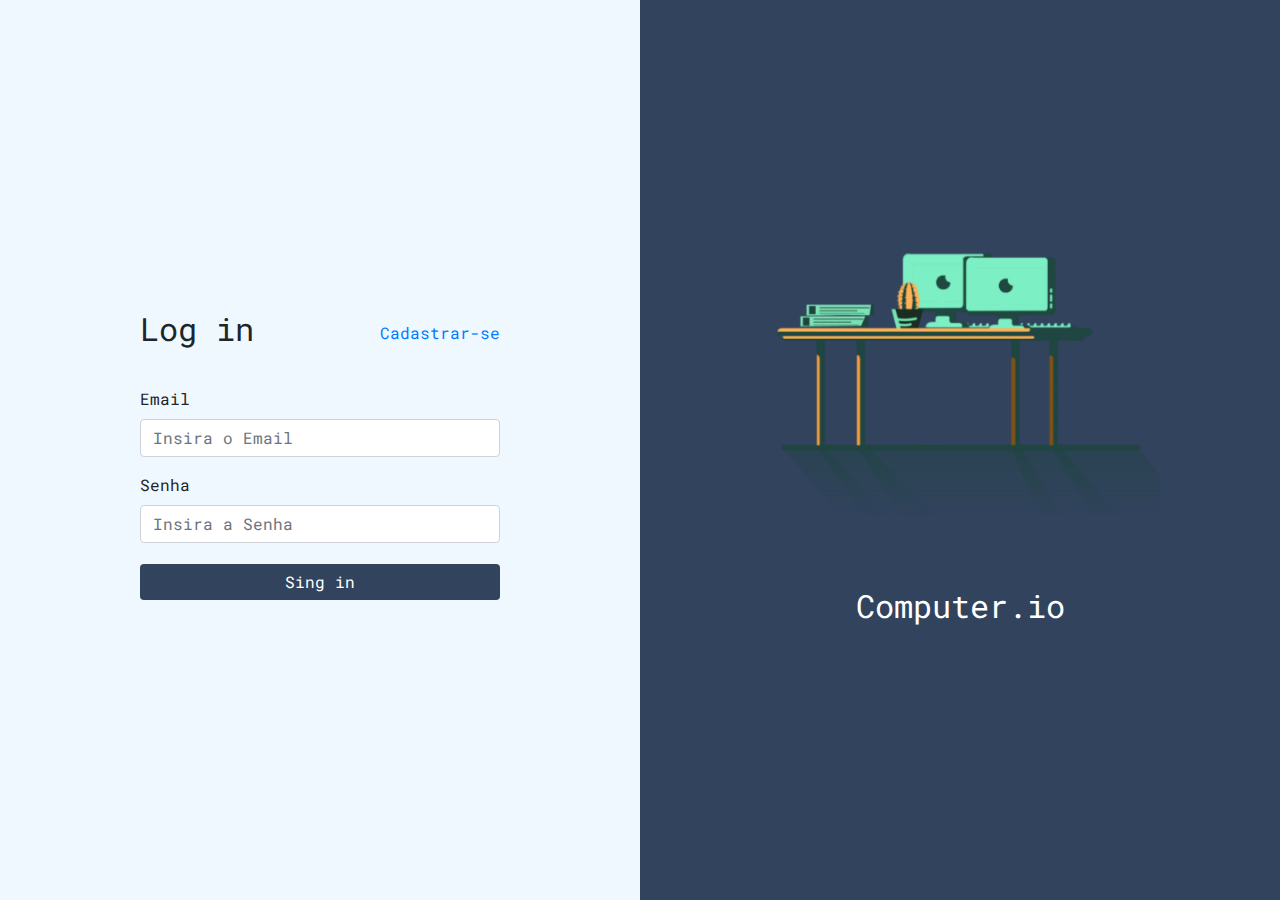
==== Tela de Login/index.html @ a03c8fec "Tela de Login" ====
<!DOCTYPE html>
<html lang="pt-br">

<head>
    <meta charset="UTF-8">
    <meta name="viewport" content="width=device-width, initial-scale=1.0">
    <meta http-equiv="X-UA-Compatible" content="ie-edge">
    <link rel="stylesheet" href="css/style.css">
    <link rel="stylesheet" href="plugins/bootstrap/css/bootstrap.min.css">
    <link rel="stylesheet" href="plugins/fontawesome/css/all.min.css">
    <title>Login</title>
</head>

<body>
    <div class="login">
     <div class="login-form">
        <div class="login-form-first">
            <div class="login-title">
                <h2>Log in</h2>
                <a href="#">Cadastrar-se</a>
            </div>
            <form>
                <div class="form-group">
                  <label for="email">Email</label>
                  <input type="email" class="form-control" id="email" aria-describedby="emailHelp" placeholder="Insira o Email">
                </div>
                <div class="form-group">
                  <label for="senha">Senha</label>
                  <input type="password" class="form-control" id="senha" placeholder="Insira a Senha">
                </div>
                <button type="submit" class="btn btn-primary">Sing in</button>
              </form>
        </div>
     </div>
      <div class="banner-login">
        <img src="img/computer.png" alt="">
        <h2>Computer.io</h2>
      </div>
    </div>
    <script src="plugins/bootstrap/js/bootstrap.min.js"></script>
    <script src="plugins/fontawesome/js/all.min.js"></script>
</body>
</html>
---- Tela de Login/css/style.css ----
@import 'fontes.css';
@import 'reset.css';
@import 'login.css';
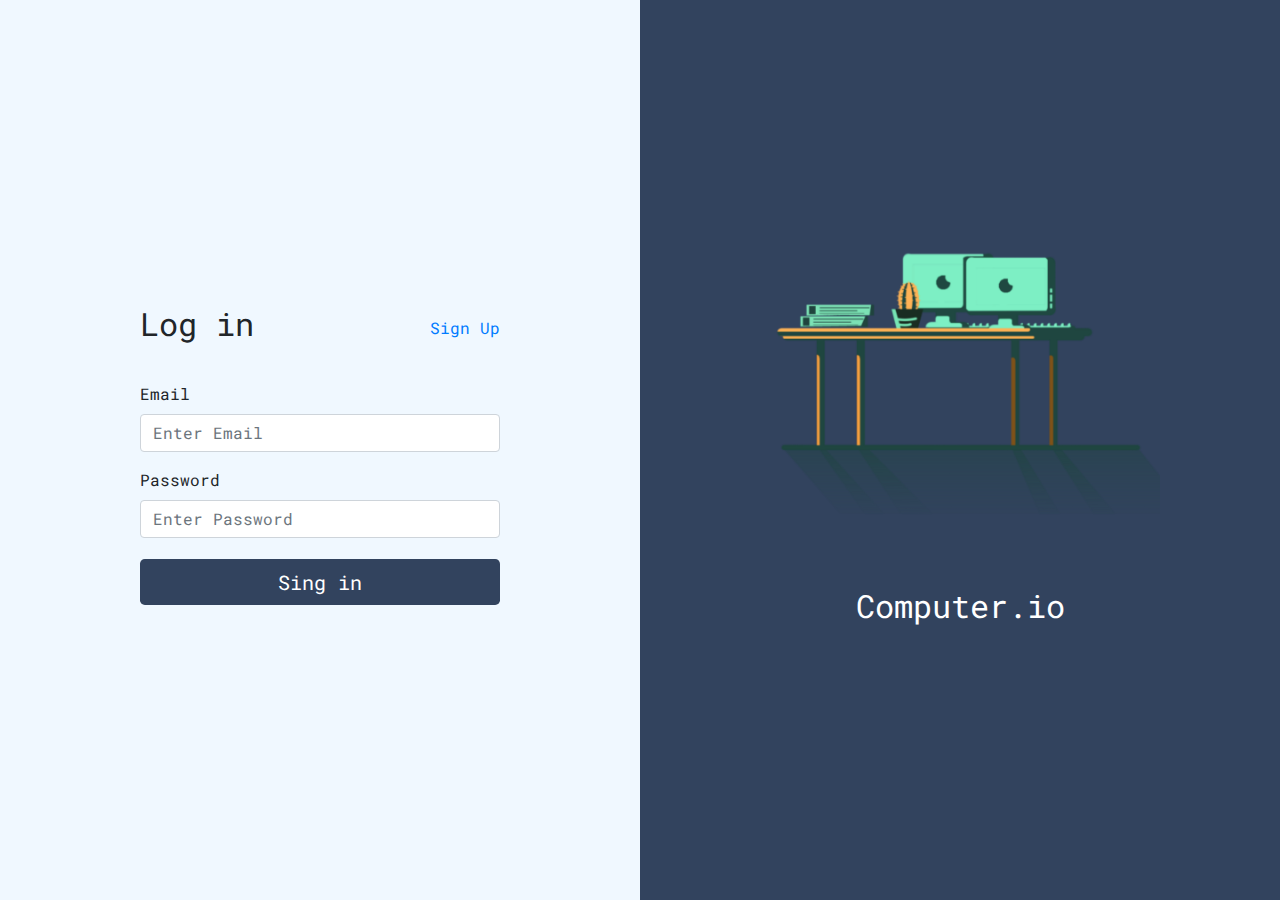
==== commit f444946b: "Trasitions" ====
--- a/Tela de Login/index.html
+++ b/Tela de Login/index.html
@@ -8,6 +8,7 @@
     <link rel="stylesheet" href="css/style.css">
     <link rel="stylesheet" href="plugins/bootstrap/css/bootstrap.min.css">
     <link rel="stylesheet" href="plugins/fontawesome/css/all.min.css">
+
     <title>Login</title>
 </head>
 
@@ -17,18 +18,18 @@
         <div class="login-form-first">
             <div class="login-title">
                 <h2>Log in</h2>
-                <a href="#">Cadastrar-se</a>
+                <a href="views/registro.html">Sign Up</a>
             </div>
             <form>
                 <div class="form-group">
                   <label for="email">Email</label>
-                  <input type="email" class="form-control" id="email" aria-describedby="emailHelp" placeholder="Insira o Email">
+                  <input type="email" class="form-control" id="email" aria-describedby="emailHelp" placeholder="Enter Email">
                 </div>
                 <div class="form-group">
-                  <label for="senha">Senha</label>
-                  <input type="password" class="form-control" id="senha" placeholder="Insira a Senha">
+                  <label for="senha">Password</label>
+                  <input type="password" class="form-control" id="senha" placeholder="Enter Password">
                 </div>
-                <button type="submit" class="btn btn-primary">Sing in</button>
+                <a href="views/sobrenos.html" id="Singin" class="btn btn-primary btn-lg active" role="button" aria-pressed="true">Sing in</a>
               </form>
         </div>
      </div>
--- a/Tela de Login/css/style.css
+++ b/Tela de Login/css/style.css
@@ -1,3 +1,5 @@
 @import 'fontes.css';
 @import 'reset.css';
-@import 'login.css';+@import 'login.css';
+@import 'sobrenos.css';
+@import 'registro.css';